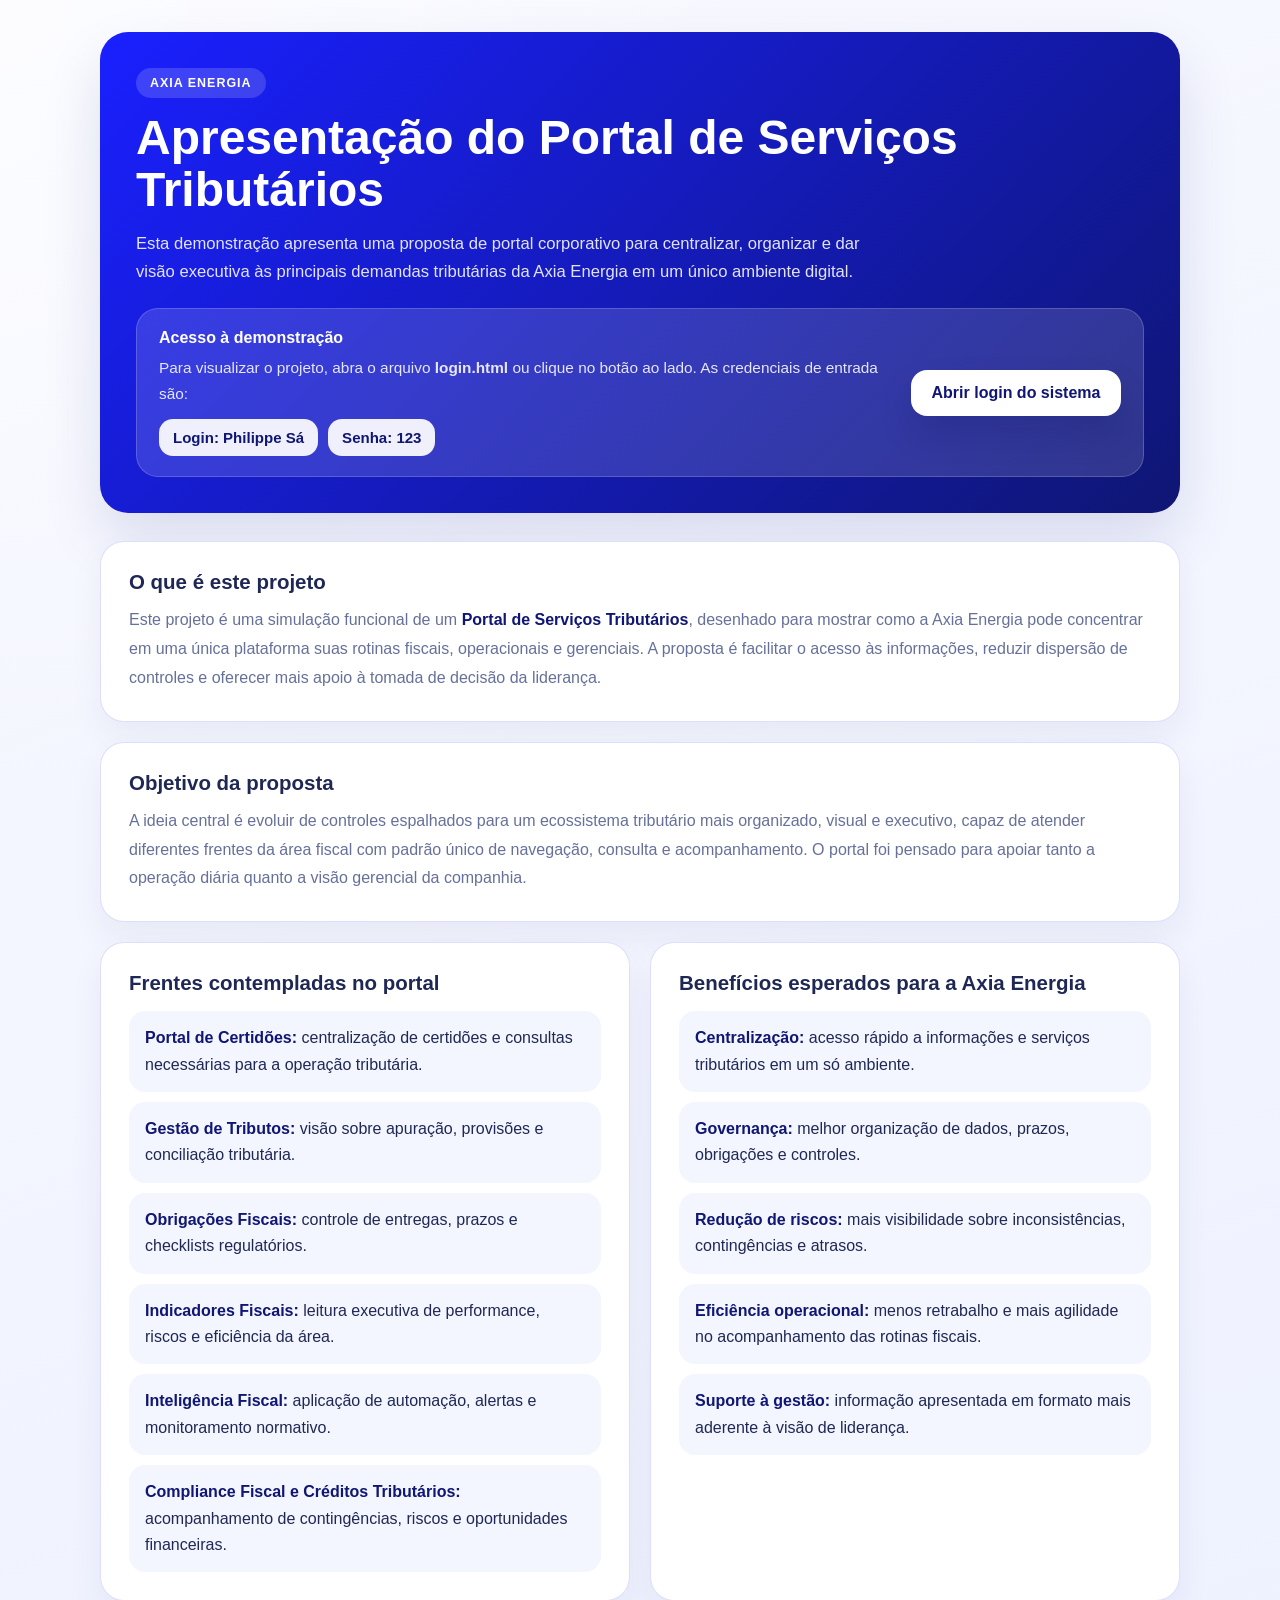
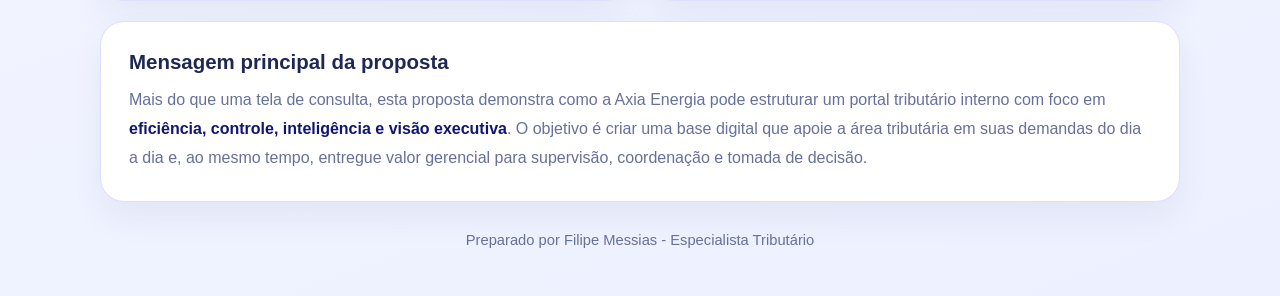
==== apresentacao-gerente.html @ a7e29ca0 "feat: atualização do projeto com melhorias gerais" ====
<!DOCTYPE html>
<html lang="pt-BR">
<head>
    <meta charset="UTF-8">
    <meta name="viewport" content="width=device-width, initial-scale=1.0">
    <title>Axia Energia | Apresentação do Portal Tributário</title>
    <style>
        :root {
            --axia-blue: #1a20ff;
            --axia-blue-deep: #0f1673;
            --axia-blue-soft: #eef0ff;
            --axia-border: rgba(26, 32, 255, 0.14);
            --axia-text: #1f2855;
            --axia-muted: #66709a;
            --axia-white: #ffffff;
            --axia-bg: #f4f6ff;
            --axia-shadow: 0 28px 60px rgba(15, 22, 115, 0.12);
        }

        * {
            box-sizing: border-box;
            margin: 0;
            padding: 0;
        }

        body {
            font-family: "Poppins", "Segoe UI", sans-serif;
            background:
                radial-gradient(circle at top left, rgba(255, 255, 255, 0.55), transparent 34%),
                linear-gradient(160deg, #f8f9ff 0%, #edf1ff 100%);
            color: var(--axia-text);
            padding: 32px 20px 48px;
        }

        .page {
            max-width: 1080px;
            margin: 0 auto;
        }

        .hero {
            background: linear-gradient(135deg, var(--axia-blue) 0%, var(--axia-blue-deep) 100%);
            color: var(--axia-white);
            border-radius: 28px;
            padding: 36px;
            box-shadow: var(--axia-shadow);
        }

        .hero-tag {
            display: inline-block;
            margin-bottom: 14px;
            padding: 8px 14px;
            border-radius: 999px;
            background: rgba(255, 255, 255, 0.16);
            font-size: 0.78rem;
            font-weight: 700;
            letter-spacing: 0.08em;
            text-transform: uppercase;
        }

        .hero h1 {
            font-size: clamp(2rem, 4vw, 3rem);
            line-height: 1.08;
            margin-bottom: 14px;
        }

        .hero p {
            max-width: 760px;
            font-size: 1.04rem;
            line-height: 1.7;
            color: rgba(255, 255, 255, 0.88);
        }

        .access-card {
            margin-top: 22px;
            display: grid;
            grid-template-columns: 1.15fr auto;
            gap: 18px;
            align-items: center;
            padding: 20px 22px;
            border-radius: 22px;
            background: rgba(255, 255, 255, 0.14);
            border: 1px solid rgba(255, 255, 255, 0.18);
        }

        .access-card h2 {
            font-size: 1rem;
            margin-bottom: 8px;
        }

        .access-card p {
            font-size: 0.96rem;
            line-height: 1.7;
        }

        .credentials {
            display: flex;
            flex-wrap: wrap;
            gap: 10px;
            margin-top: 12px;
        }

        .credential-pill {
            padding: 10px 14px;
            border-radius: 14px;
            background: rgba(255, 255, 255, 0.92);
            color: var(--axia-blue-deep);
            font-size: 0.94rem;
            font-weight: 700;
        }

        .primary-link {
            display: inline-flex;
            align-items: center;
            justify-content: center;
            min-width: 210px;
            padding: 14px 20px;
            border-radius: 16px;
            background: var(--axia-white);
            color: var(--axia-blue-deep);
            text-decoration: none;
            font-weight: 700;
            box-shadow: 0 18px 32px rgba(10, 15, 90, 0.18);
        }

        .content {
            margin-top: 28px;
            display: grid;
            gap: 20px;
        }

        .section-card {
            background: var(--axia-white);
            border: 1px solid var(--axia-border);
            border-radius: 24px;
            padding: 28px;
            box-shadow: 0 16px 34px rgba(31, 40, 85, 0.06);
        }

        .section-card h3 {
            margin-bottom: 12px;
            font-size: 1.28rem;
        }

        .section-card p {
            color: var(--axia-muted);
            line-height: 1.8;
            font-size: 1rem;
        }

        .section-card ul {
            list-style: none;
            display: grid;
            gap: 10px;
            margin-top: 16px;
        }

        .section-card li {
            padding: 14px 16px;
            border-radius: 16px;
            background: var(--axia-bg);
            color: var(--axia-text);
            line-height: 1.65;
        }

        .section-card strong {
            color: var(--axia-blue-deep);
        }

        .grid {
            display: grid;
            grid-template-columns: repeat(2, minmax(0, 1fr));
            gap: 20px;
        }

        .footer-note {
            margin-top: 10px;
            font-size: 0.92rem;
            color: var(--axia-muted);
            text-align: center;
        }

        @media (max-width: 860px) {
            .access-card,
            .grid {
                grid-template-columns: 1fr;
            }

            .primary-link {
                width: 100%;
            }
        }

        @media (max-width: 560px) {
            body {
                padding: 18px 14px 34px;
            }

            .hero,
            .section-card {
                padding: 22px;
            }
        }
    </style>
</head>
<body>
    <div class="page">
        <section class="hero">
            <span class="hero-tag">Axia Energia</span>
            <h1>Apresentação do Portal de Serviços Tributários</h1>
            <p>Esta demonstração apresenta uma proposta de portal corporativo para centralizar, organizar e dar visão executiva às principais demandas tributárias da Axia Energia em um único ambiente digital.</p>

            <div class="access-card">
                <div>
                    <h2>Acesso à demonstração</h2>
                    <p>Para visualizar o projeto, abra o arquivo <strong>login.html</strong> ou clique no botão ao lado. As credenciais de entrada são:</p>
                    <div class="credentials">
                        <span class="credential-pill">Login: Philippe Sá</span>
                        <span class="credential-pill">Senha: 123</span>
                    </div>
                </div>
                <a class="primary-link" href="login.html">Abrir login do sistema</a>
            </div>
        </section>

        <div class="content">
            <section class="section-card">
                <h3>O que é este projeto</h3>
                <p>Este projeto é uma simulação funcional de um <strong>Portal de Serviços Tributários</strong>, desenhado para mostrar como a Axia Energia pode concentrar em uma única plataforma suas rotinas fiscais, operacionais e gerenciais. A proposta é facilitar o acesso às informações, reduzir dispersão de controles e oferecer mais apoio à tomada de decisão da liderança.</p>
            </section>

            <section class="section-card">
                <h3>Objetivo da proposta</h3>
                <p>A ideia central é evoluir de controles espalhados para um ecossistema tributário mais organizado, visual e executivo, capaz de atender diferentes frentes da área fiscal com padrão único de navegação, consulta e acompanhamento. O portal foi pensado para apoiar tanto a operação diária quanto a visão gerencial da companhia.</p>
            </section>

            <div class="grid">
                <section class="section-card">
                    <h3>Frentes contempladas no portal</h3>
                    <ul>
                        <li><strong>Portal de Certidões:</strong> centralização de certidões e consultas necessárias para a operação tributária.</li>
                        <li><strong>Gestão de Tributos:</strong> visão sobre apuração, provisões e conciliação tributária.</li>
                        <li><strong>Obrigações Fiscais:</strong> controle de entregas, prazos e checklists regulatórios.</li>
                        <li><strong>Indicadores Fiscais:</strong> leitura executiva de performance, riscos e eficiência da área.</li>
                        <li><strong>Inteligência Fiscal:</strong> aplicação de automação, alertas e monitoramento normativo.</li>
                        <li><strong>Compliance Fiscal e Créditos Tributários:</strong> acompanhamento de contingências, riscos e oportunidades financeiras.</li>
                    </ul>
                </section>

                <section class="section-card">
                    <h3>Benefícios esperados para a Axia Energia</h3>
                    <ul>
                        <li><strong>Centralização:</strong> acesso rápido a informações e serviços tributários em um só ambiente.</li>
                        <li><strong>Governança:</strong> melhor organização de dados, prazos, obrigações e controles.</li>
                        <li><strong>Redução de riscos:</strong> mais visibilidade sobre inconsistências, contingências e atrasos.</li>
                        <li><strong>Eficiência operacional:</strong> menos retrabalho e mais agilidade no acompanhamento das rotinas fiscais.</li>
                        <li><strong>Suporte à gestão:</strong> informação apresentada em formato mais aderente à visão de liderança.</li>
                    </ul>
                </section>
            </div>

            <section class="section-card">
                <h3>Mensagem principal da proposta</h3>
                <p>Mais do que uma tela de consulta, esta proposta demonstra como a Axia Energia pode estruturar um portal tributário interno com foco em <strong>eficiência, controle, inteligência e visão executiva</strong>. O objetivo é criar uma base digital que apoie a área tributária em suas demandas do dia a dia e, ao mesmo tempo, entregue valor gerencial para supervisão, coordenação e tomada de decisão.</p>
            </section>

            <p class="footer-note">Preparado por Filipe Messias - Especialista Tributário</p>
        </div>
    </div>
</body>
</html>
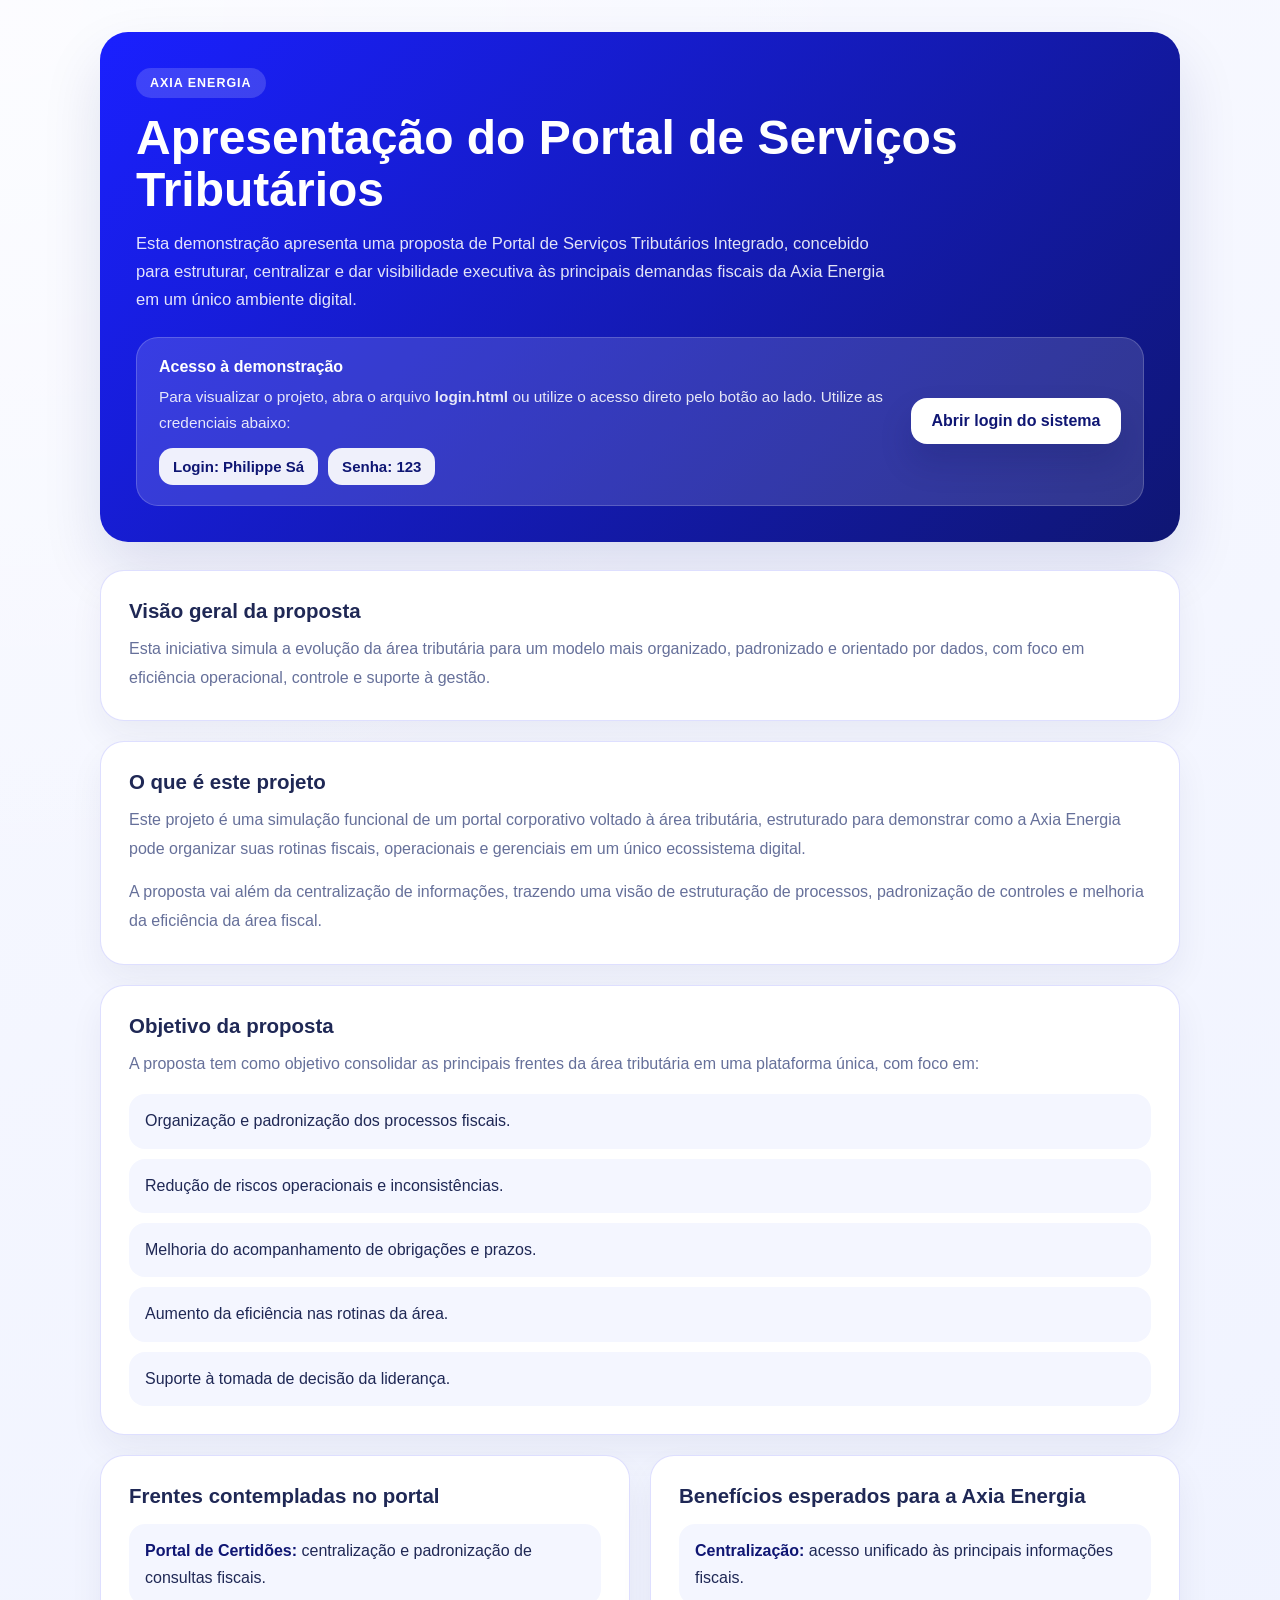
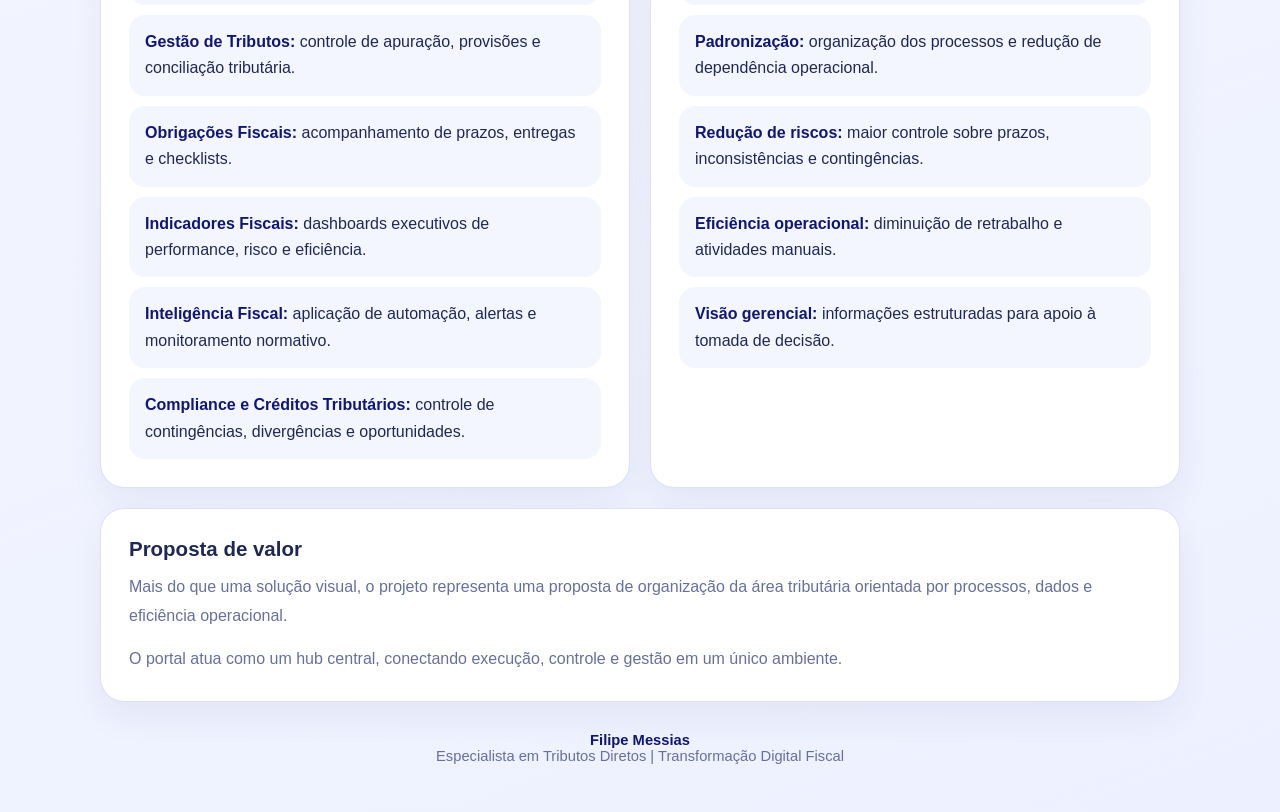
==== commit 4cd81252: "release: versão final do projeto" ====
--- a/apresentacao-gerente.html
+++ b/apresentacao-gerente.html
@@ -3,7 +3,7 @@
 <head>
     <meta charset="UTF-8">
     <meta name="viewport" content="width=device-width, initial-scale=1.0">
-    <title>Axia Energia | Apresentação do Portal Tributário</title>
+    <title>Axia Energia | Apresentação do Portal de Serviços Tributários</title>
     <style>
         :root {
             --axia-blue: #1a20ff;
@@ -147,6 +147,10 @@
             font-size: 1rem;
         }
 
+        .section-card p + p {
+            margin-top: 14px;
+        }
+
         .section-card ul {
             list-style: none;
             display: grid;
@@ -177,6 +181,10 @@
             font-size: 0.92rem;
             color: var(--axia-muted);
             text-align: center;
+        }
+
+        .footer-note strong {
+            color: var(--axia-blue-deep);
         }
 
         @media (max-width: 860px) {
@@ -207,12 +215,12 @@
         <section class="hero">
             <span class="hero-tag">Axia Energia</span>
             <h1>Apresentação do Portal de Serviços Tributários</h1>
-            <p>Esta demonstração apresenta uma proposta de portal corporativo para centralizar, organizar e dar visão executiva às principais demandas tributárias da Axia Energia em um único ambiente digital.</p>
+            <p>Esta demonstração apresenta uma proposta de Portal de Serviços Tributários Integrado, concebido para estruturar, centralizar e dar visibilidade executiva às principais demandas fiscais da Axia Energia em um único ambiente digital.</p>
 
             <div class="access-card">
                 <div>
                     <h2>Acesso à demonstração</h2>
-                    <p>Para visualizar o projeto, abra o arquivo <strong>login.html</strong> ou clique no botão ao lado. As credenciais de entrada são:</p>
+                    <p>Para visualizar o projeto, abra o arquivo <strong>login.html</strong> ou utilize o acesso direto pelo botão ao lado. Utilize as credenciais abaixo:</p>
                     <div class="credentials">
                         <span class="credential-pill">Login: Philippe Sá</span>
                         <span class="credential-pill">Senha: 123</span>
@@ -224,46 +232,60 @@
 
         <div class="content">
             <section class="section-card">
+                <h3>Visão geral da proposta</h3>
+                <p>Esta iniciativa simula a evolução da área tributária para um modelo mais organizado, padronizado e orientado por dados, com foco em eficiência operacional, controle e suporte à gestão.</p>
+            </section>
+
+            <section class="section-card">
                 <h3>O que é este projeto</h3>
-                <p>Este projeto é uma simulação funcional de um <strong>Portal de Serviços Tributários</strong>, desenhado para mostrar como a Axia Energia pode concentrar em uma única plataforma suas rotinas fiscais, operacionais e gerenciais. A proposta é facilitar o acesso às informações, reduzir dispersão de controles e oferecer mais apoio à tomada de decisão da liderança.</p>
+                <p>Este projeto é uma simulação funcional de um portal corporativo voltado à área tributária, estruturado para demonstrar como a Axia Energia pode organizar suas rotinas fiscais, operacionais e gerenciais em um único ecossistema digital.</p>
+                <p>A proposta vai além da centralização de informações, trazendo uma visão de estruturação de processos, padronização de controles e melhoria da eficiência da área fiscal.</p>
             </section>
 
             <section class="section-card">
                 <h3>Objetivo da proposta</h3>
-                <p>A ideia central é evoluir de controles espalhados para um ecossistema tributário mais organizado, visual e executivo, capaz de atender diferentes frentes da área fiscal com padrão único de navegação, consulta e acompanhamento. O portal foi pensado para apoiar tanto a operação diária quanto a visão gerencial da companhia.</p>
+                <p>A proposta tem como objetivo consolidar as principais frentes da área tributária em uma plataforma única, com foco em:</p>
+                <ul>
+                    <li>Organização e padronização dos processos fiscais.</li>
+                    <li>Redução de riscos operacionais e inconsistências.</li>
+                    <li>Melhoria do acompanhamento de obrigações e prazos.</li>
+                    <li>Aumento da eficiência nas rotinas da área.</li>
+                    <li>Suporte à tomada de decisão da liderança.</li>
+                </ul>
             </section>
 
             <div class="grid">
                 <section class="section-card">
                     <h3>Frentes contempladas no portal</h3>
                     <ul>
-                        <li><strong>Portal de Certidões:</strong> centralização de certidões e consultas necessárias para a operação tributária.</li>
-                        <li><strong>Gestão de Tributos:</strong> visão sobre apuração, provisões e conciliação tributária.</li>
-                        <li><strong>Obrigações Fiscais:</strong> controle de entregas, prazos e checklists regulatórios.</li>
-                        <li><strong>Indicadores Fiscais:</strong> leitura executiva de performance, riscos e eficiência da área.</li>
+                        <li><strong>Portal de Certidões:</strong> centralização e padronização de consultas fiscais.</li>
+                        <li><strong>Gestão de Tributos:</strong> controle de apuração, provisões e conciliação tributária.</li>
+                        <li><strong>Obrigações Fiscais:</strong> acompanhamento de prazos, entregas e checklists.</li>
+                        <li><strong>Indicadores Fiscais:</strong> dashboards executivos de performance, risco e eficiência.</li>
                         <li><strong>Inteligência Fiscal:</strong> aplicação de automação, alertas e monitoramento normativo.</li>
-                        <li><strong>Compliance Fiscal e Créditos Tributários:</strong> acompanhamento de contingências, riscos e oportunidades financeiras.</li>
+                        <li><strong>Compliance e Créditos Tributários:</strong> controle de contingências, divergências e oportunidades.</li>
                     </ul>
                 </section>
 
                 <section class="section-card">
                     <h3>Benefícios esperados para a Axia Energia</h3>
                     <ul>
-                        <li><strong>Centralização:</strong> acesso rápido a informações e serviços tributários em um só ambiente.</li>
-                        <li><strong>Governança:</strong> melhor organização de dados, prazos, obrigações e controles.</li>
-                        <li><strong>Redução de riscos:</strong> mais visibilidade sobre inconsistências, contingências e atrasos.</li>
-                        <li><strong>Eficiência operacional:</strong> menos retrabalho e mais agilidade no acompanhamento das rotinas fiscais.</li>
-                        <li><strong>Suporte à gestão:</strong> informação apresentada em formato mais aderente à visão de liderança.</li>
+                        <li><strong>Centralização:</strong> acesso unificado às principais informações fiscais.</li>
+                        <li><strong>Padronização:</strong> organização dos processos e redução de dependência operacional.</li>
+                        <li><strong>Redução de riscos:</strong> maior controle sobre prazos, inconsistências e contingências.</li>
+                        <li><strong>Eficiência operacional:</strong> diminuição de retrabalho e atividades manuais.</li>
+                        <li><strong>Visão gerencial:</strong> informações estruturadas para apoio à tomada de decisão.</li>
                     </ul>
                 </section>
             </div>
 
             <section class="section-card">
-                <h3>Mensagem principal da proposta</h3>
-                <p>Mais do que uma tela de consulta, esta proposta demonstra como a Axia Energia pode estruturar um portal tributário interno com foco em <strong>eficiência, controle, inteligência e visão executiva</strong>. O objetivo é criar uma base digital que apoie a área tributária em suas demandas do dia a dia e, ao mesmo tempo, entregue valor gerencial para supervisão, coordenação e tomada de decisão.</p>
-            </section>
-
-            <p class="footer-note">Preparado por Filipe Messias - Especialista Tributário</p>
+                <h3>Proposta de valor</h3>
+                <p>Mais do que uma solução visual, o projeto representa uma proposta de organização da área tributária orientada por processos, dados e eficiência operacional.</p>
+                <p>O portal atua como um hub central, conectando execução, controle e gestão em um único ambiente.</p>
+            </section>
+
+            <p class="footer-note"><strong>Filipe Messias</strong><br>Especialista em Tributos Diretos | Transformação Digital Fiscal</p>
         </div>
     </div>
 </body>
